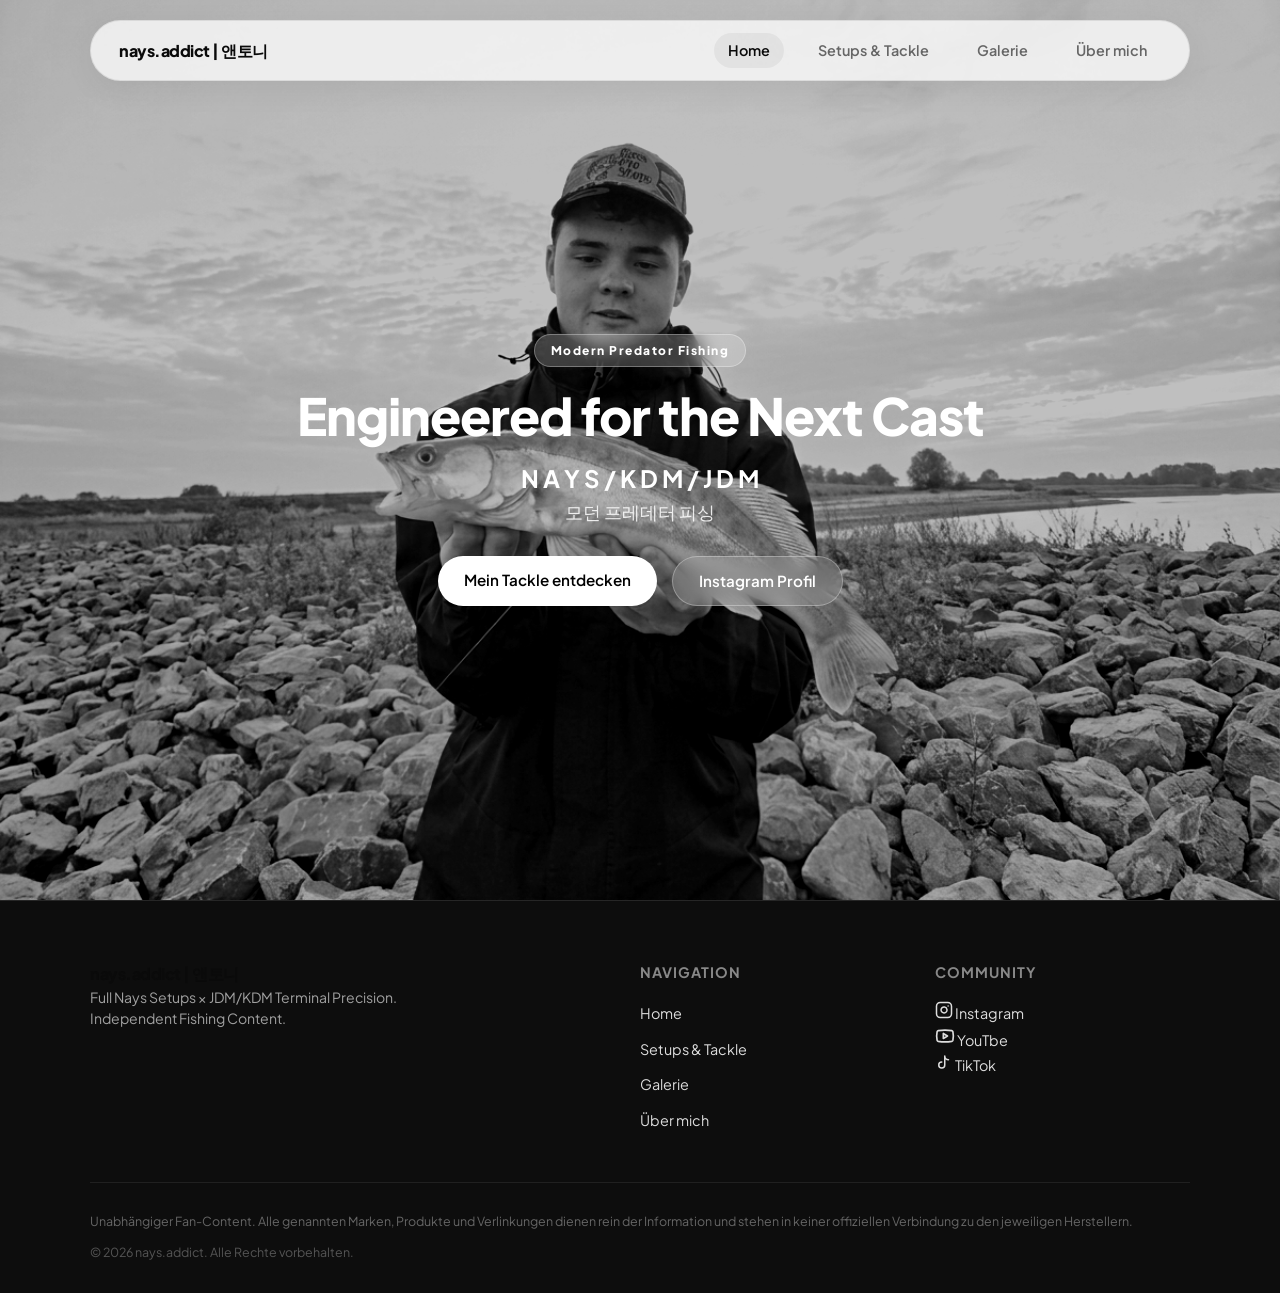
==== index.html @ 30dd3d30 "menü brandname" ====
<!DOCTYPE html>
<html lang="de">
<head>
  <meta charset="UTF-8">
  <meta name="viewport" content="width=device-width, initial-scale=1.0">
  <title>Your Name | Angling & Content</title>
  <link rel="stylesheet" href="style.css">
  <!-- Moderne, cleare Schriftart -->
  <link rel="preconnect" href="https://fonts.googleapis.com">
  <link rel="preconnect" href="https://fonts.gstatic.com" crossorigin>
  <link href="https://fonts.googleapis.com/css2?family=Plus+Jakarta+Sans:wght@300;400;600;800&display=swap" rel="stylesheet">
</head>
<body>

  <!-- Schwimmendes Glassmorphism-Menü -->
  <nav class="glass-nav">
    <a href="index.html" class="nav-brand">nays.addict | 앤토니</a>
    <div class="nav-links">
      <a href="index.html" class="active">Home</a>
      <a href="tackle.html">Setups & Tackle</a>
      <a href="gallery.html">Galerie</a>
      <a href="about.html">Über mich</a>
    </div>
  </nav>

  <!-- Hero-Section mit großem Schwarz-Weiß-Zanderfoto -->
  <header class="hero">
    <div class="hero-bg">
      <img src="zander1.png" alt="Zander Fangbild Schwarz Weiß">
    </div>
    <div class="hero-content">
      <span class="badge">Modern Predator Fishing</span>
      <h1>Engineered for the Next Cast</h1>
      <h2>N A Y S / K D M / J D M</h2>
      <p>모던 프레데터 피싱</p>
      <div class="hero-buttons">
        <a href="tackle.html" class="btn btn-primary">Mein Tackle entdecken</a>
        <a href="https://instagram.com/nays.addict" target="_blank" class="btn btn-glass">Instagram Profil</a>
      </div>
    </div>
  </header>

  <!-- Kurze Vorschau-Sektion
  <main class="container">
    <section class="intro-grid">
      <div class="card glass-card">
        <h3>100% Unabhängig</h3>
        <p>Alle gezeigten Ruten, Rollen und Köder fische ich aus absoluter Überzeugung am Wasser.</p>
      </div>
      <div class="card glass-card">
        <h3>JDM, KDM & Modern Brands</h3>
        <p>Fokus auf Finesse-Techniken, hochwertige Japan/Korea-Importe und innovative Bait-Hersteller.</p>
      </div>
    </section>
  </main>
 -->

 <footer class="site-footer">
  <div class="footer-container">
    
    <!-- Spalte 1: Brand & Info -->
    <div class="footer-brand">
      <a href="index.html" class="nav-brand">nays.addict | <span>앤토니</span></a>
      <p class="footer-tagline">Full Nays Setups × JDM/KDM Terminal Precision. Independent Fishing Content.</p>
    </div>

    <!-- Spalte 2: Navigation -->
    <div class="footer-links">
      <h4>Navigation</h4>
      <ul>
        <li><a href="index.html">Home</a></li>
        <li><a href="tackle.html">Setups & Tackle</a></li>
        <li><a href="gallery.html">Galerie</a></li>
        <li><a href="about.html">Über mich</a></li>
      </ul>
    </div>

    <!-- Spalte 3: Socials -->
    <div class="footer-social">
      <h4>Community</h4>
      <a href="https://instagram.com/nays.addict" target="_blank" rel="noopener noreferrer" class="social-link">
        <!-- Instagram SVG Icon -->
        <svg xmlns="http://www.w3.org/2000/svg" width="18" height="18" viewBox="0 0 24 24" fill="none" stroke="currentColor" stroke-width="2" stroke-linecap="round" stroke-linejoin="round">
          <rect width="20" height="20" x="2" y="2" rx="5" ry="5"/>
          <path d="M16 11.37A4 4 0 1 1 12.63 8 4 4 0 0 1 16 11.37z"/>
          <line x1="17.5" x2="17.51" y1="6.5" y2="6.5"/>
        </svg>
        <span>Instagram</span>
      </a><br>

      <a href="https://www.youtube.com/@nays.addict" target="_blank" rel="noopener noreferrer" class="social-link youtube-btn">
        <!-- YouTube SVG Icon -->
        <svg xmlns="http://www.w3.org/2000/svg" width="20" height="20" viewBox="0 0 24 24" fill="none" stroke="currentColor" stroke-width="2" stroke-linecap="round" stroke-linejoin="round">
          <path d="M2.5 17a24.12 24.12 0 0 1 0-10 2 2 0 0 1 1.4-1.4 49.56 49.56 0 0 1 16.2 0A2 2 0 0 1 21.5 7a24.12 24.12 0 0 1 0 10 2 2 0 0 1-1.4 1.4 49.56 49.56 0 0 1-16.2 0A2 2 0 0 1 2.5 17"/>
          <polygon points="10 15 15 12 10 9 10 15"/>
        </svg>
        <span>YouTbe</span>
      </a><br>

      <!-- TikTok SVG Icon -->
      <a href="https://tiktok.com" target="_blank" rel="noopener noreferrer" class="social-link tiktok-btn">
        <!-- TikTok SVG Icon -->
        <svg xmlns="http://www.w3.org/2000/svg" width="18" height="18" viewBox="0 0 24 24" fill="none" stroke="currentColor" stroke-width="2" stroke-linecap="round" stroke-linejoin="round">
          <path d="M9 12a4 4 0 1 0 4 4V4a5 5 0 0 0 5 5"/>
        </svg>
        <span>TikTok</span>
      </a>

    </div>
  </div>

  <!-- Rechtlicher Disclaimer & Copyright -->
  <div class="footer-bottom">
    <p class="disclaimer">
      Unabhängiger Fan-Content. Alle genannten Marken, Produkte und Verlinkungen dienen rein der Information und stehen in keiner offiziellen Verbindung zu den jeweiligen Herstellern.
    </p>
    <div class="copyright">
      &copy; 2026 nays.addict. Alle Rechte vorbehalten.
    </div>
  </div>
</footer>
</body>
</html>
---- style.css ----
:root {
  --bg-color: #ffffff;
  --text-main: #0a0a0a;
  --text-muted: #666666;
  --border-light: rgba(0, 0, 0, 0.08);
  --glass-bg: rgba(255, 255, 255, 0.65);
  --glass-border: rgba(255, 255, 255, 0.8);
  --glass-shadow: 0 8px 32px 0 rgba(0, 0, 0, 0.06);
}

* {
  margin: 0;
  padding: 0;
  box-sizing: border-box;
}

body {
  font-family: 'Plus Jakarta Sans', sans-serif;
  background-color: var(--bg-color);
  color: var(--text-main);
  line-height: 1.6;
}

/* FLOATING GLASS MENU */
.glass-nav {
  position: fixed;
  top: 20px;
  left: 50%;
  transform: translateX(-50%);
  width: 90%;
  max-width: 1100px;
  z-index: 1000;
  
  /* Leicht eingefärbter, milchiger Glass-Hintergrund */
  background: rgba(255, 255, 255, 0.75);
  backdrop-filter: blur(1px);
  -webkit-backdrop-filter: blur(1px);
  
  /* Subtiler Rand & feiner Schatten für Kontrast auf Weiß */
  border: 1px solid rgba(0, 0, 0, 0.08);
  box-shadow: 0 8px 32px rgba(0, 0, 0, 0.06);
  border-radius: 40px;
  padding: 12px 28px;
  
  display: flex;
  justify-content: space-between;
  align-items: center;
}

.nav-brand {
  font-weight: 800;
  letter-spacing: -0.5px;
  text-decoration: none;
  color: var(--text-main);
}

.nav-links {
  display: flex;
  gap: 20px;
}

.nav-links a {
  text-decoration: none;
  color: var(--text-muted);
  font-size: 0.9rem;
  font-weight: 600;
  transition: all 0.2s ease;
  padding: 6px 14px;
  border-radius: 20px;
}

.nav-links a:hover,
.nav-links a.active {
  color: var(--text-main);
  background: rgba(0, 0, 0, 0.05);
}

/* HERO SECTION */
.hero {
  position: relative;
  height: 100vh; /* Volle Bildschirmhöhe */
  min-height: 750px;
  display: flex;
  align-items: center;
  justify-content: center;
  text-align: center;
  padding: 80px 20px 40px; /* Platz für das Menü oben */
  overflow: hidden;
}
.hero-bg {
  position: absolute;
  top: 0;
  left: 0;
  width: 100%;
  height: 100%;
  z-index: -1;
}

/* HINTERGRUNDBILD */
.hero-bg img {
  width: 100%;
  height: 100%;
  object-fit: cover;
  object-position: center 45%; /* Balanciert Mütze und Zanderschwanz perfekt aus */
  filter: grayscale(100%) contrast(1.1) brightness(0.75);
}
.hero-content {
  max-width: 700px;
  color: #ffffff; /* Text über dem S/W Foto in Weiß für perfekten Kontrast */
  z-index: 1;
}

.badge {
  display: inline-block;
  font-size: 0.75rem;
  font-weight: 800;
  letter-spacing: 1.5px;
  background: rgba(255, 255, 255, 0.2);
  backdrop-filter: blur(10px);
  padding: 6px 16px;
  border-radius: 30px;
  margin-bottom: 20px;
  border: 1px solid rgba(255, 255, 255, 0.3);
}

.hero h1 {
  font-size: 3.2rem;
  font-weight: 800;
  line-height: 1.1;
  margin-bottom: 16px;
  letter-spacing: -1px;
}

.hero p {
  font-size: 1.1rem;
  color: rgba(255, 255, 255, 0.85);
  margin-bottom: 30px;
}

/* BUTTONS */
.hero-buttons {
  display: flex;
  gap: 15px;
  justify-content: center;
}

.btn {
  padding: 12px 26px;
  border-radius: 30px;
  text-decoration: none;
  font-weight: 600;
  font-size: 0.95rem;
  transition: transform 0.2s ease, box-shadow 0.2s ease;
}

.btn:hover {
  transform: translateY(-2px);
}

.btn-primary {
  background-color: #ffffff;
  color: #000000;
}

.btn-glass {
  background: rgba(255, 255, 255, 0.15);
  color: #ffffff;
  backdrop-filter: blur(10px);
  border: 1px solid rgba(255, 255, 255, 0.3);
}

/* CONTENT CONTAINER */
.container {
  max-width: 1000px;
  margin: 80px auto;
  padding: 0 20px;
}

.intro-grid {
  display: grid;
  grid-template-columns: repeat(auto-fit, minmax(280px, 1fr));
  gap: 20px;
}

.glass-card {
  background: #ffffff;
  border: 1px solid var(--border-light);
  padding: 30px;
  border-radius: 20px;
  box-shadow: 0 10px 30px rgba(0, 0, 0, 0.03);
}

.glass-card h3 {
  font-size: 1.2rem;
  margin-bottom: 10px;
}

.glass-card p {
  color: var(--text-muted);
  font-size: 0.95rem;
}


/* FOOTER STYLES */
.site-footer {
  background-color: #0d0d0d;
  color: #ffffff;
  padding: 60px 20px 30px;
  border-top: 1px solid rgba(255, 255, 255, 0.1);
  font-family: inherit;
}

.footer-container {
  max-width: 1100px;
  margin: 0 auto;
  display: grid;
  grid-template-columns: 2fr 1fr 1fr;
  gap: 40px;
  padding-bottom: 40px;
  border-bottom: 1px solid rgba(255, 255, 255, 0.08);
}

/* Brand Section */
.footer-logo {
  font-size: 1.25rem;
  font-weight: 700;
  color: #ffffff;
  text-decoration: none;
  display: inline-block;
  margin-bottom: 12px;
}

.footer-logo span {
  font-weight: 400;
  opacity: 0.6;
  font-size: 0.95rem;
  margin-left: 4px;
}

.footer-tagline {
  color: #a0a0a0;
  font-size: 0.88rem;
  line-height: 1.5;
  max-width: 360px;
}

/* Links & Headings */
.footer-links h4,
.footer-social h4 {
  font-size: 0.9rem;
  text-transform: uppercase;
  letter-spacing: 1px;
  margin-bottom: 16px;
  color: #888888;
}

.footer-links ul {
  list-style: none;
  padding: 0;
  margin: 0;
}

.footer-links li {
  margin-bottom: 10px;
}

.footer-links a,
.social-link {
  color: #dddddd;
  text-decoration: none;
  font-size: 0.9rem;
  transition: color 0.2s ease;
}

.footer-links a:hover,
.social-link:hover {
  color: #ffffff;
}

/* Bottom Bar */
.footer-bottom {
  max-width: 1100px;
  margin: 30px auto 0;
  display: flex;
  flex-direction: column;
  gap: 12px;
  font-size: 0.78rem;
  color: #666666;
}

.disclaimer {
  line-height: 1.4;
  margin: 0;
}

.copyright {
  opacity: 0.8;
}

/* Responsive für Smartphones */
@media (max-width: 768px) {
  .footer-container {
    grid-template-columns: 1fr;
    gap: 30px;
  }
}

















/* TACKLE PAGE STYLES (CLEAN / WITHOUT IMAGE) */
.page-header {
  padding: 140px 20px 40px;
  text-align: center;
  background-color: #fcfcfc56; /* Helles Grau für den modernen Look */
}

.page-header .badge {
  display: inline-block;
  font-size: 0.75rem;
  font-weight: 700;
  letter-spacing: 1.5px;
  text-transform: uppercase;
  background: #ffffff;
  color: #111111;
  padding: 6px 16px;
  border-radius: 20px;
  border: 1px solid #e0e0e0;
  margin-bottom: 15px;
}

.page-header h1 {
  font-size: 2.5rem;
  font-weight: 800;
  margin: 10px 0;
  color: #111111;
}

.page-header p {
  color: #666666;
  font-size: 1rem;
}

/* FILTER */
.filter-section {
  display: flex;
  justify-content: center;
  padding-bottom: 30px;
  background: #ffffff;
}

.filter-container {
  display: flex;
  gap: 10px;
  flex-wrap: wrap;
}

.filter-btn {
  padding: 8px 18px;
  border-radius: 30px;
  border: 1px solid #e0e0e0;
  background: #ffffff;
  font-weight: 500;
  cursor: pointer;
  transition: all 0.2s ease;
}

.filter-btn.active,
.filter-btn:hover {
  background: #111111;
  color: #ffffff;
  border-color: #111111;
}

/* GRID */
.tackle-grid-container {
  max-width: 1200px;
  margin: 0 auto;
  padding: 0 20px 80px;
}

.tackle-grid {
  display: grid;
  grid-template-columns: repeat(auto-fit, minmax(320px, 1fr));
  gap: 30px;
}

/* CARDS */
.tackle-card {
  background: #ffffff;
  border-radius: 16px;
  border: 1px solid #eaeaea;
  overflow: hidden;
  box-shadow: 0 4px 20px rgba(0,0,0,0.03);
  transition: transform 0.3s ease, box-shadow 0.3s ease;
  position: relative;
}

.tackle-card:hover {
  transform: translateY(-5px);
  box-shadow: 0 12px 30px rgba(0,0,0,0.08);
}

.card-badge {
  position: absolute;
  top: 15px;
  left: 15px;
  background: rgba(17, 17, 17, 0.85);
  color: #ffffff;
  font-size: 0.75rem;
  font-weight: 600;
  padding: 4px 12px;
  border-radius: 20px;
  backdrop-filter: blur(4px);
  z-index: 2;
}

.card-image {
  height: 220px;
  background: #f5f5f7;
  overflow: hidden;
}

.card-image img {
  width: 100%;
  height: 100%;
  object-fit: cover;
}

.card-content {
  padding: 24px;
}

.card-content h3 {
  font-size: 1.2rem;
  margin-bottom: 12px;
  color: #111111;
}

.specs-list {
  list-style: none;
  padding: 0;
  margin: 0 0 16px;
  font-size: 0.88rem;
  color: #444444;
}

.specs-list li {
  margin-bottom: 6px;
}

.card-desc {
  font-size: 0.9rem;
  color: #666666;
  line-height: 1.5;
  margin-bottom: 16px;
}

.tag {
  display: inline-block;
  font-size: 0.75rem;
  background: #f0f0f2;
  color: #555555;
  padding: 4px 10px;
  border-radius: 6px;
  font-weight: 500;
}

.tackle-card {
  /* ... deine bisherigen Styles ... */
  animation: fadeIn 0.3s ease-in-out;
}

@keyframes fadeIn {
  from {
    opacity: 0;
    transform: translateY(10px);
  }
  to {
    opacity: 1;
    transform: translateY(0);
  }
}














/* GALLERY STYLES */
.gallery-container {
  max-width: 1200px;
  margin: 0 auto;
  padding: 0 20px 80px;
}

.gallery-grid {
  display: grid;
  grid-template-columns: repeat(auto-fill, minmax(280px, 1fr));
  gap: 20px;
}

.gallery-item {
  position: relative;
  border-radius: 16px;
  overflow: hidden;
  background: #f0f0f2;
  aspect-ratio: 4 / 5; /* Modernes Hochformat-Layout */
  cursor: pointer;
}

.gallery-item img {
  width: 100%;
  height: 100%;
  object-fit: cover;
  transition: transform 0.4s ease;
}

/* OVERLAY EFFEKT */
.gallery-overlay {
  position: absolute;
  inset: 0;
  background: linear-gradient(to top, rgba(0, 0, 0, 0.8), transparent 60%);
  display: flex;
  flex-direction: column;
  justify-content: flex-end;
  padding: 20px;
  opacity: 0;
  transition: opacity 0.3s ease;
}

.gallery-item:hover img {
  transform: scale(1.05); /* Sanfter Zoom beim Hover */
}

.gallery-item:hover .gallery-overlay {
  opacity: 1; /* Blendet Text beim Hovern ein */
}

.gallery-tag {
  align-self: flex-start;
  font-size: 0.7rem;
  font-weight: 600;
  text-transform: uppercase;
  background: rgba(255, 255, 255, 0.2);
  backdrop-filter: blur(4px);
  color: #ffffff;
  padding: 4px 10px;
  border-radius: 12px;
  margin-bottom: 8px;
}

.gallery-overlay h3 {
  color: #ffffff;
  font-size: 1.1rem;
  font-weight: 700;
  margin: 0;
}















/* ABOUT PAGE STYLES */
.about-container {
  max-width: 1000px;
  margin: 0 auto;
  padding: 0 20px 80px;
}

/* HERO GRID */
.about-hero {
  display: grid;
  grid-template-columns: 1fr 1.3fr;
  gap: 40px;
  align-items: center;
  margin-bottom: 50px;
}

.about-image-wrapper {
  border-radius: 20px;
  overflow: hidden;
  box-shadow: 0 10px 30px rgba(0, 0, 0, 0.08);
  aspect-ratio: 4 / 5;
}

.about-image-wrapper img {
  width: 100%;
  height: 100%;
  object-fit: cover;
}

.about-intro h2 {
  font-size: 2rem;
  font-weight: 800;
  margin-bottom: 15px;
  color: #111111;
}

.lead-text {
  font-size: 1.1rem;
  line-height: 1.6;
  color: #333333;
  margin-bottom: 15px;
}

/* BENTO STATS GRID */
.stats-section {
  margin-bottom: 50px;
}

.stats-grid {
  display: grid;
  grid-template-columns: repeat(auto-fit, minmax(200px, 1fr));
  gap: 15px;
}

.stat-card {
  background: #ffffff;
  border: 1px solid #e5e5e7;
  padding: 24px;
  border-radius: 16px;
  text-align: center;
  box-shadow: 0 4px 12px rgba(0, 0, 0, 0.03);
  transition: transform 0.2s ease;
}

.stat-card:hover {
  transform: translateY(-3px);
}

.stat-label {
  font-size: 0.75rem;
  font-weight: 700;
  text-transform: uppercase;
  color: #888888;
  letter-spacing: 1px;
  display: block;
  margin-bottom: 8px;
}

.stat-card h3 {
  font-size: 1.1rem;
  font-weight: 700;
  color: #111111;
  margin: 0;
}

/* CONTENT SECTIONS */
.about-section {
  background: #f5f5f7;
  padding: 35px;
  border-radius: 20px;
  margin-bottom: 30px;
}

.about-section h3 {
  font-size: 1.4rem;
  font-weight: 800;
  color: #111111;
  margin-bottom: 12px;
}

.about-section p {
  color: #555555;
  line-height: 1.7;
}

/* MOBILE RESPONSIVE */
@media (max-width: 768px) {
  .about-hero {
    grid-template-columns: 1fr;
    gap: 25px;
  }
}
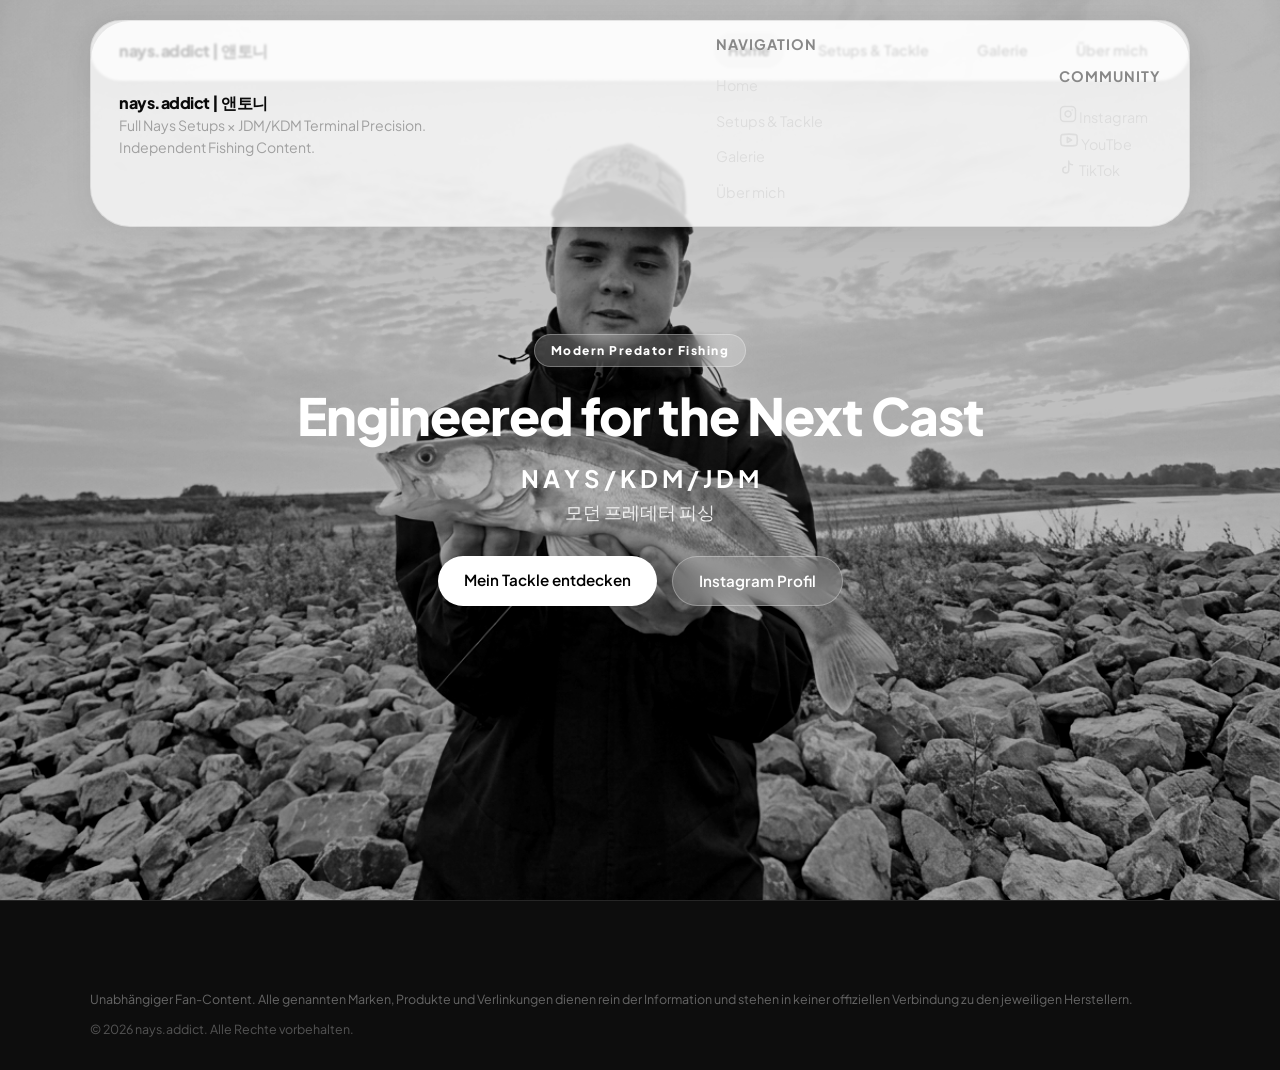
==== commit 17cfca03: "menü brandname" ====
--- a/index.html
+++ b/index.html
@@ -56,7 +56,7 @@
  -->
 
  <footer class="site-footer">
-  <div class="footer-container">
+  <div class="glass-nav">
     
     <!-- Spalte 1: Brand & Info -->
     <div class="footer-brand">
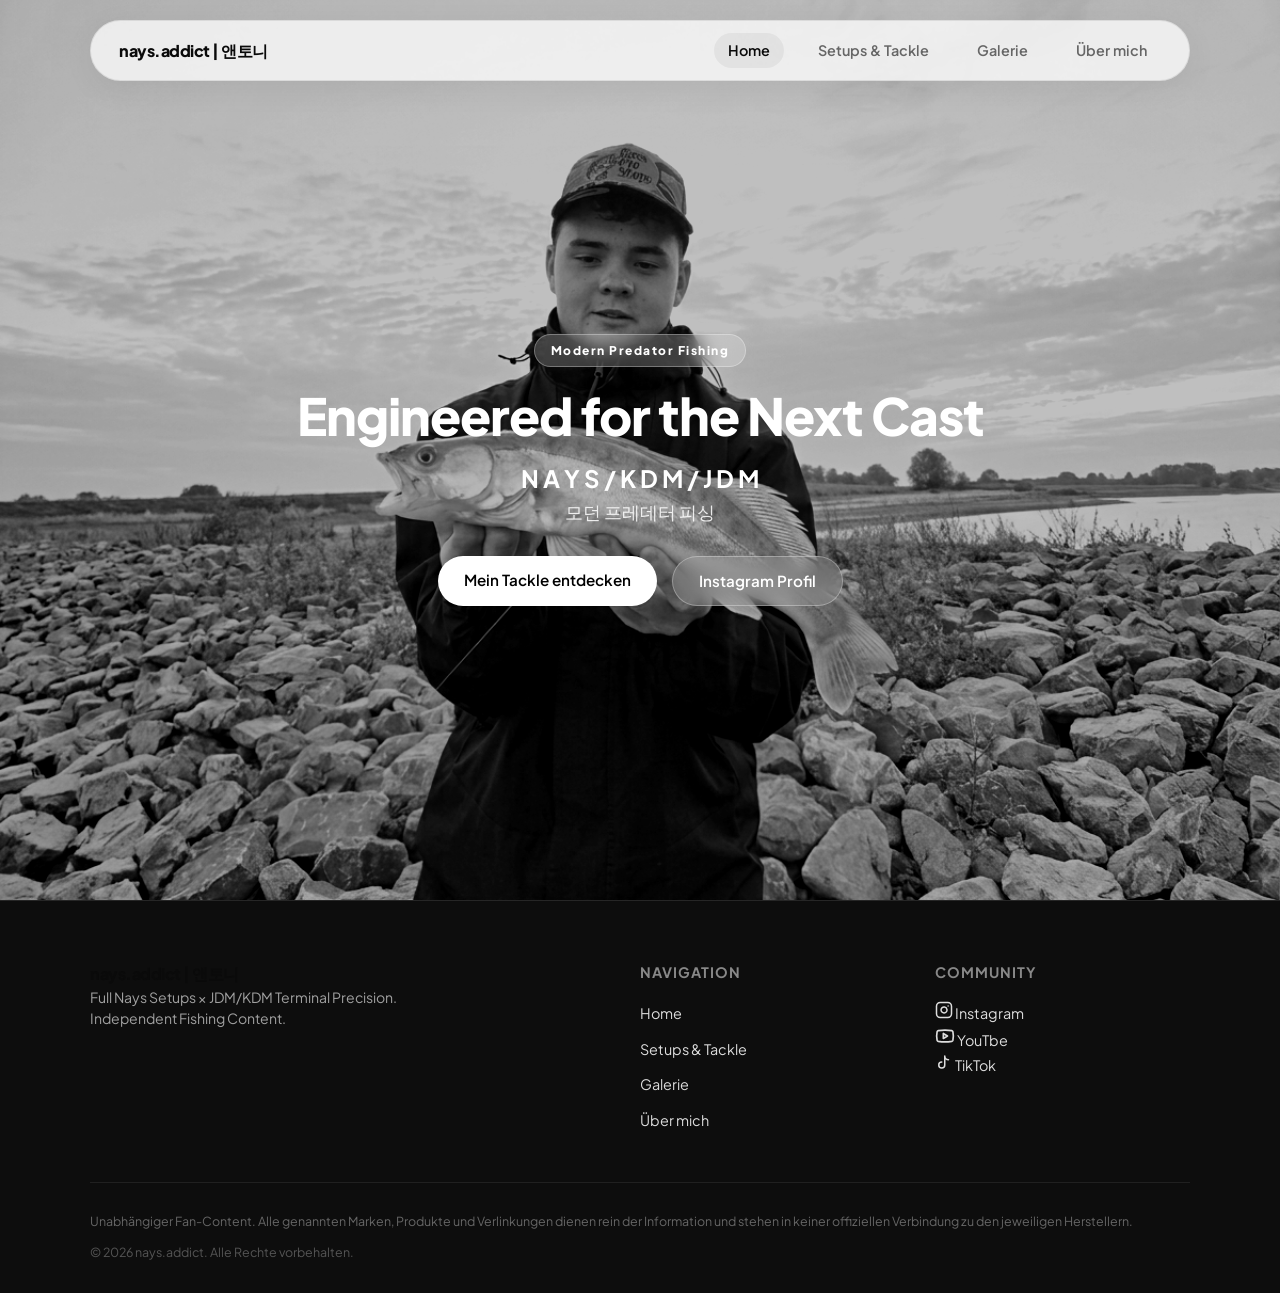
==== commit 6b9cb967: "menüleiste" ====
--- a/index.html
+++ b/index.html
@@ -56,7 +56,7 @@
  -->
 
  <footer class="site-footer">
-  <div class="glass-nav">
+  <div class="footer-container">
     
     <!-- Spalte 1: Brand & Info -->
     <div class="footer-brand">
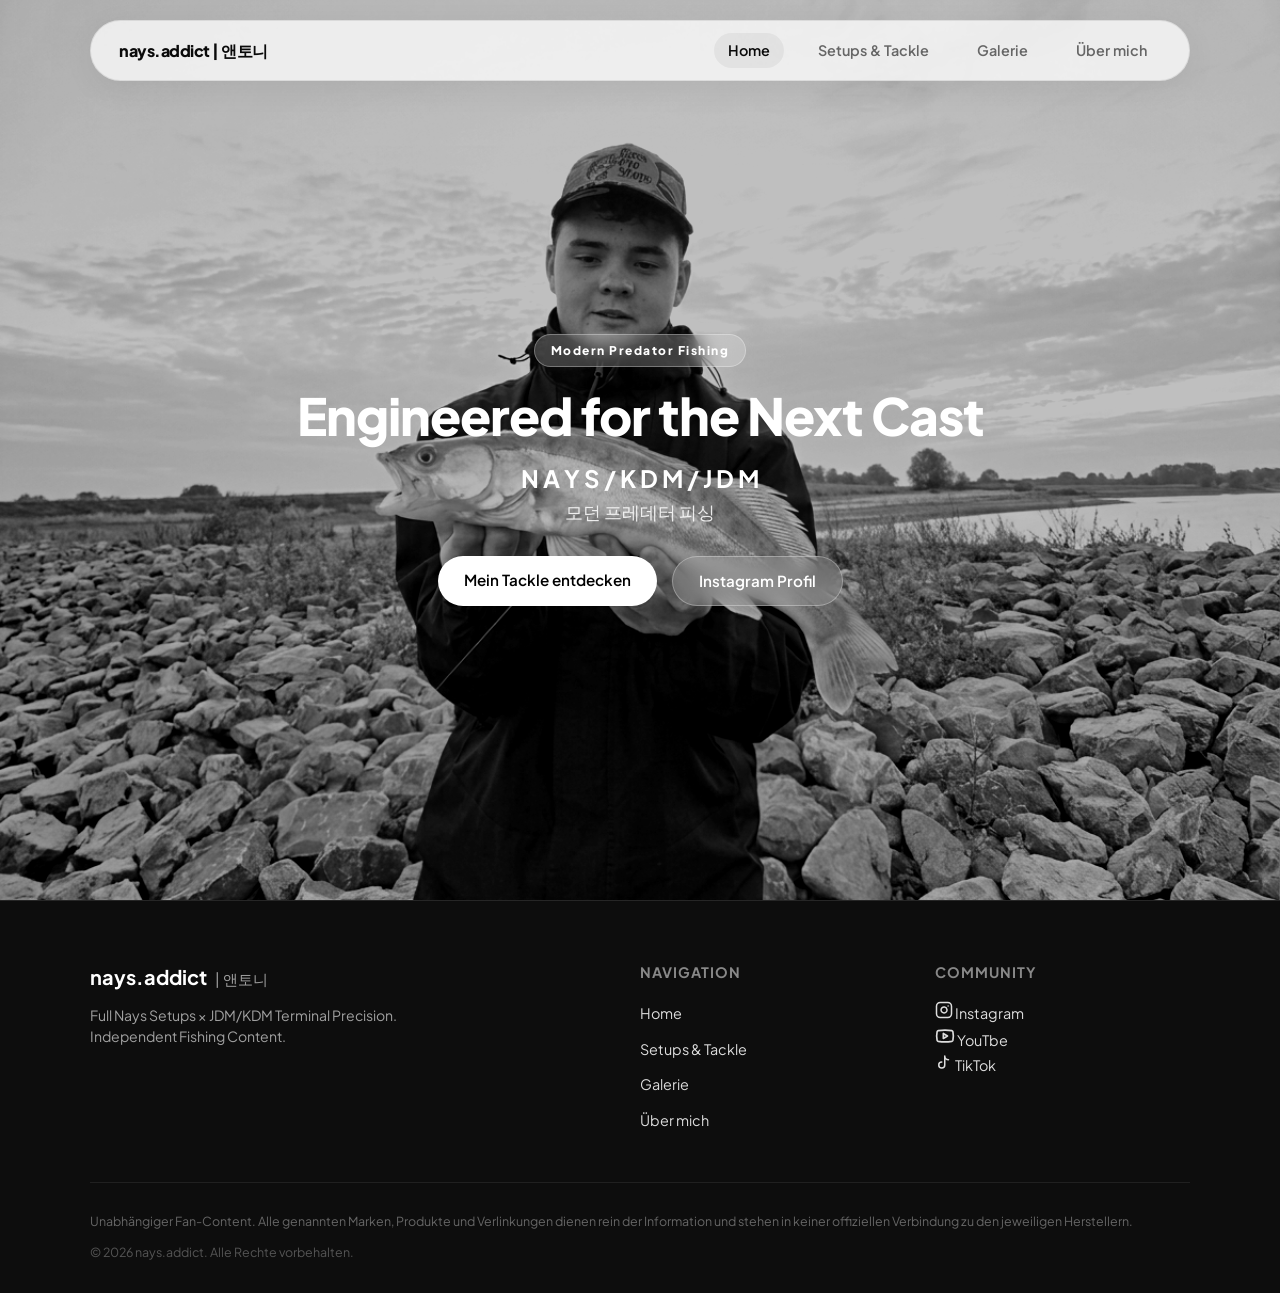
==== commit 16dc305c: "menü" ====
--- a/index.html
+++ b/index.html
@@ -60,7 +60,7 @@
     
     <!-- Spalte 1: Brand & Info -->
     <div class="footer-brand">
-      <a href="index.html" class="nav-brand">nays.addict | <span>앤토니</span></a>
+      <a href="index.html" class="footer-logo">nays.addict <span>| 앤토니</span></a>
       <p class="footer-tagline">Full Nays Setups × JDM/KDM Terminal Precision. Independent Fishing Content.</p>
     </div>
 
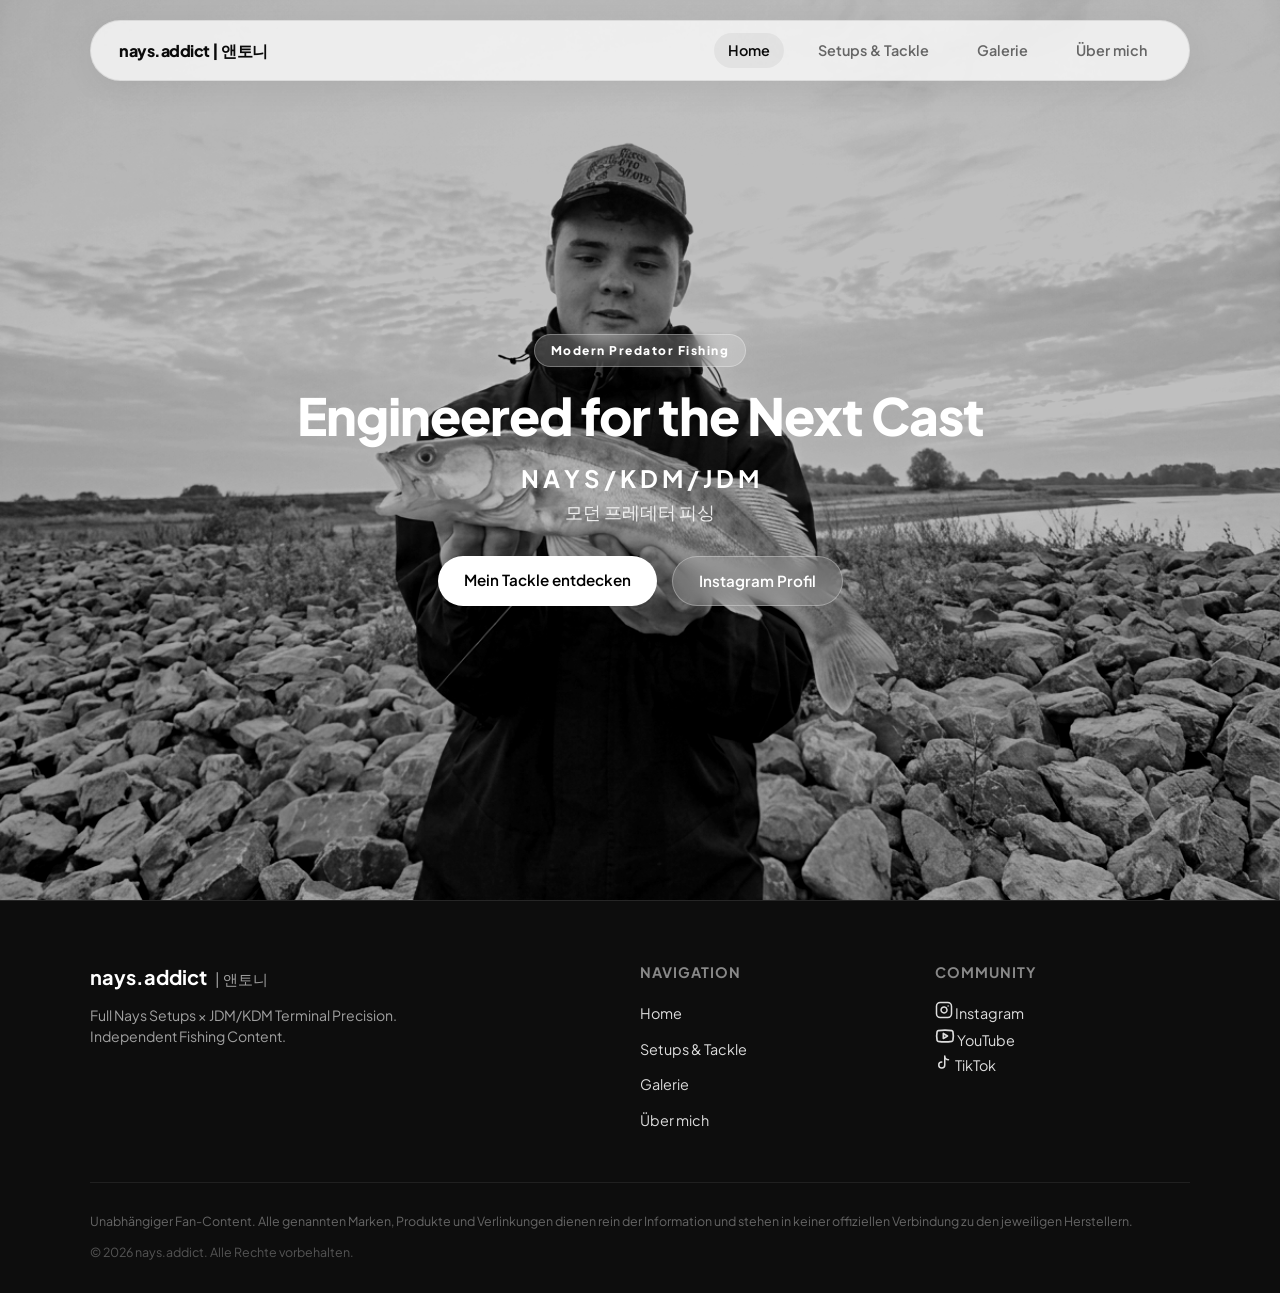
==== commit ca066c6d: "überarbeitung" ====
--- a/index.html
+++ b/index.html
@@ -3,7 +3,7 @@
 <head>
   <meta charset="UTF-8">
   <meta name="viewport" content="width=device-width, initial-scale=1.0">
-  <title>Your Name | Angling & Content</title>
+  <title>nays.addict | Angling & Content</title>
   <link rel="stylesheet" href="style.css">
   <!-- Moderne, cleare Schriftart -->
   <link rel="preconnect" href="https://fonts.googleapis.com">
@@ -12,10 +12,17 @@
 </head>
 <body>
 
-  <!-- Schwimmendes Glassmorphism-Menü -->
+  <!-- Schwimmendes Glassmorphism-Menü mit Mobile-Burger-Toggle -->
   <nav class="glass-nav">
-    <a href="index.html" class="nav-brand">nays.addict | 앤토니</a>
-    <div class="nav-links">
+    <a href="index.html" class="nav-brand">nays.addict | <span>앤토니</span></a>
+    
+    <button class="mobile-toggle" aria-label="Menü öffnen" id="menuToggle">
+      <span></span>
+      <span></span>
+      <span></span>
+    </button>
+
+    <div class="nav-links" id="navLinks">
       <a href="index.html" class="active">Home</a>
       <a href="tackle.html">Setups & Tackle</a>
       <a href="gallery.html">Galerie</a>
@@ -40,84 +47,75 @@
     </div>
   </header>
 
-  <!-- Kurze Vorschau-Sektion
-  <main class="container">
-    <section class="intro-grid">
-      <div class="card glass-card">
-        <h3>100% Unabhängig</h3>
-        <p>Alle gezeigten Ruten, Rollen und Köder fische ich aus absoluter Überzeugung am Wasser.</p>
+  <footer class="site-footer">
+    <div class="footer-container">
+      
+      <!-- Spalte 1: Brand & Info -->
+      <div class="footer-brand">
+        <a href="index.html" class="footer-logo">nays.addict <span>| 앤토니</span></a>
+        <p class="footer-tagline">Full Nays Setups × JDM/KDM Terminal Precision. Independent Fishing Content.</p>
       </div>
-      <div class="card glass-card">
-        <h3>JDM, KDM & Modern Brands</h3>
-        <p>Fokus auf Finesse-Techniken, hochwertige Japan/Korea-Importe und innovative Bait-Hersteller.</p>
+
+      <!-- Spalte 2: Navigation -->
+      <div class="footer-links">
+        <h4>Navigation</h4>
+        <ul>
+          <li><a href="index.html">Home</a></li>
+          <li><a href="tackle.html">Setups & Tackle</a></li>
+          <li><a href="gallery.html">Galerie</a></li>
+          <li><a href="about.html">Über mich</a></li>
+        </ul>
       </div>
-    </section>
-  </main>
- -->
 
- <footer class="site-footer">
-  <div class="footer-container">
-    
-    <!-- Spalte 1: Brand & Info -->
-    <div class="footer-brand">
-      <a href="index.html" class="footer-logo">nays.addict <span>| 앤토니</span></a>
-      <p class="footer-tagline">Full Nays Setups × JDM/KDM Terminal Precision. Independent Fishing Content.</p>
+      <!-- Spalte 3: Socials -->
+      <div class="footer-social">
+        <h4>Community</h4>
+        <a href="https://instagram.com/nays.addict" target="_blank" rel="noopener noreferrer" class="social-link">
+          <svg xmlns="http://www.w3.org/2000/svg" width="18" height="18" viewBox="0 0 24 24" fill="none" stroke="currentColor" stroke-width="2" stroke-linecap="round" stroke-linejoin="round">
+            <rect width="20" height="20" x="2" y="2" rx="5" ry="5"/>
+            <path d="M16 11.37A4 4 0 1 1 12.63 8 4 4 0 0 1 16 11.37z"/>
+            <line x1="17.5" x2="17.51" y1="6.5" y2="6.5"/>
+          </svg>
+          <span>Instagram</span>
+        </a><br>
+
+        <a href="https://www.youtube.com/@nays.addict" target="_blank" rel="noopener noreferrer" class="social-link youtube-btn">
+          <svg xmlns="http://www.w3.org/2000/svg" width="20" height="20" viewBox="0 0 24 24" fill="none" stroke="currentColor" stroke-width="2" stroke-linecap="round" stroke-linejoin="round">
+            <path d="M2.5 17a24.12 24.12 0 0 1 0-10 2 2 0 0 1 1.4-1.4 49.56 49.56 0 0 1 16.2 0A2 2 0 0 1 21.5 7a24.12 24.12 0 0 1 0 10 2 2 0 0 1-1.4 1.4 49.56 49.56 0 0 1-16.2 0A2 2 0 0 1 2.5 17"/>
+            <polygon points="10 15 15 12 10 9 10 15"/>
+          </svg>
+          <span>YouTube</span>
+        </a><br>
+
+        <a href="https://tiktok.com" target="_blank" rel="noopener noreferrer" class="social-link tiktok-btn">
+          <svg xmlns="http://www.w3.org/2000/svg" width="18" height="18" viewBox="0 0 24 24" fill="none" stroke="currentColor" stroke-width="2" stroke-linecap="round" stroke-linejoin="round">
+            <path d="M9 12a4 4 0 1 0 4 4V4a5 5 0 0 0 5 5"/>
+          </svg>
+          <span>TikTok</span>
+        </a>
+      </div>
+
     </div>
 
-    <!-- Spalte 2: Navigation -->
-    <div class="footer-links">
-      <h4>Navigation</h4>
-      <ul>
-        <li><a href="index.html">Home</a></li>
-        <li><a href="tackle.html">Setups & Tackle</a></li>
-        <li><a href="gallery.html">Galerie</a></li>
-        <li><a href="about.html">Über mich</a></li>
-      </ul>
+    <!-- Rechtlicher Disclaimer & Copyright -->
+    <div class="footer-bottom">
+      <p class="disclaimer">
+        Unabhängiger Fan-Content. Alle genannten Marken, Produkte und Verlinkungen dienen rein der Information und stehen in keiner offiziellen Verbindung zu den jeweiligen Herstellern.
+      </p>
+      <div class="copyright">
+        &copy; 2026 nays.addict. Alle Rechte vorbehalten.
+      </div>
     </div>
+  </footer>
 
-    <!-- Spalte 3: Socials -->
-    <div class="footer-social">
-      <h4>Community</h4>
-      <a href="https://instagram.com/nays.addict" target="_blank" rel="noopener noreferrer" class="social-link">
-        <!-- Instagram SVG Icon -->
-        <svg xmlns="http://www.w3.org/2000/svg" width="18" height="18" viewBox="0 0 24 24" fill="none" stroke="currentColor" stroke-width="2" stroke-linecap="round" stroke-linejoin="round">
-          <rect width="20" height="20" x="2" y="2" rx="5" ry="5"/>
-          <path d="M16 11.37A4 4 0 1 1 12.63 8 4 4 0 0 1 16 11.37z"/>
-          <line x1="17.5" x2="17.51" y1="6.5" y2="6.5"/>
-        </svg>
-        <span>Instagram</span>
-      </a><br>
+  <script>
+    const menuToggle = document.getElementById('menuToggle');
+    const navLinks = document.getElementById('navLinks');
 
-      <a href="https://www.youtube.com/@nays.addict" target="_blank" rel="noopener noreferrer" class="social-link youtube-btn">
-        <!-- YouTube SVG Icon -->
-        <svg xmlns="http://www.w3.org/2000/svg" width="20" height="20" viewBox="0 0 24 24" fill="none" stroke="currentColor" stroke-width="2" stroke-linecap="round" stroke-linejoin="round">
-          <path d="M2.5 17a24.12 24.12 0 0 1 0-10 2 2 0 0 1 1.4-1.4 49.56 49.56 0 0 1 16.2 0A2 2 0 0 1 21.5 7a24.12 24.12 0 0 1 0 10 2 2 0 0 1-1.4 1.4 49.56 49.56 0 0 1-16.2 0A2 2 0 0 1 2.5 17"/>
-          <polygon points="10 15 15 12 10 9 10 15"/>
-        </svg>
-        <span>YouTbe</span>
-      </a><br>
-
-      <!-- TikTok SVG Icon -->
-      <a href="https://tiktok.com" target="_blank" rel="noopener noreferrer" class="social-link tiktok-btn">
-        <!-- TikTok SVG Icon -->
-        <svg xmlns="http://www.w3.org/2000/svg" width="18" height="18" viewBox="0 0 24 24" fill="none" stroke="currentColor" stroke-width="2" stroke-linecap="round" stroke-linejoin="round">
-          <path d="M9 12a4 4 0 1 0 4 4V4a5 5 0 0 0 5 5"/>
-        </svg>
-        <span>TikTok</span>
-      </a>
-
-    </div>
-  </div>
-
-  <!-- Rechtlicher Disclaimer & Copyright -->
-  <div class="footer-bottom">
-    <p class="disclaimer">
-      Unabhängiger Fan-Content. Alle genannten Marken, Produkte und Verlinkungen dienen rein der Information und stehen in keiner offiziellen Verbindung zu den jeweiligen Herstellern.
-    </p>
-    <div class="copyright">
-      &copy; 2026 nays.addict. Alle Rechte vorbehalten.
-    </div>
-  </div>
-</footer>
+    menuToggle.addEventListener('click', () => {
+      menuToggle.classList.toggle('active');
+      navLinks.classList.toggle('active');
+    });
+  </script>
 </body>
 </html>
--- a/style.css
+++ b/style.css
@@ -1,3 +1,92 @@
+/* ==========================================
+   DESKTOP DEFAULT FOR TOGGLE
+   ========================================== */
+.mobile-toggle {
+  display: none;
+  background: none;
+  border: none;
+  cursor: pointer;
+  flex-direction: column;
+  gap: 5px;
+  padding: 5px;
+  z-index: 1001;
+}
+
+.mobile-toggle span {
+  display: block;
+  width: 22px;
+  height: 2px;
+  background-color: #111111;
+  border-radius: 2px;
+  transition: all 0.3s ease;
+}
+
+/* ==========================================
+   MOBILE BURGER MENU & RESPONSIVE STYLES
+   ========================================== */
+@media (max-width: 768px) {
+  .glass-nav {
+    width: 90%;
+    padding: 12px 20px;
+    top: 15px;
+  }
+
+  .mobile-toggle {
+    display: flex;
+  }
+
+  .nav-links {
+    position: fixed;
+    top: 0;
+    right: -100%;
+    width: 100vw;
+    height: 100vh;
+    background: rgba(255, 255, 255, 0.98);
+    backdrop-filter: blur(20px);
+    -webkit-backdrop-filter: blur(20px);
+    display: flex;
+    flex-direction: column;
+    justify-content: center;
+    align-items: center;
+    gap: 25px;
+    transition: right 0.35s cubic-bezier(0.16, 1, 0.3, 1);
+    z-index: 999;
+  }
+
+  .nav-links.active {
+    right: 0;
+  }
+
+  .nav-links a {
+    font-size: 1.4rem;
+    font-weight: 700;
+    color: #111111;
+  }
+
+  .mobile-toggle.active span:nth-child(1) {
+    transform: translateY(7px) rotate(45deg);
+  }
+  .mobile-toggle.active span:nth-child(2) {
+    opacity: 0;
+  }
+  .mobile-toggle.active span:nth-child(3) {
+    transform: translateY(-7px) rotate(-45deg);
+  }
+
+  /* Spalten-Layouts & Abstände auf Mobil */
+  .page-header {
+    padding: 120px 15px 30px;
+  }
+
+  .gallery-grid,
+  .tackle-grid,
+  .stats-grid,
+  .about-hero {
+    grid-template-columns: 1fr !important;
+    gap: 20px;
+  }
+}
+
 :root {
   --bg-color: #ffffff;
   --text-main: #0a0a0a;
@@ -703,4 +792,10 @@
     grid-template-columns: 1fr;
     gap: 25px;
   }
+}
+
+
+img {
+  max-width: 100%;
+  height: auto;
 }
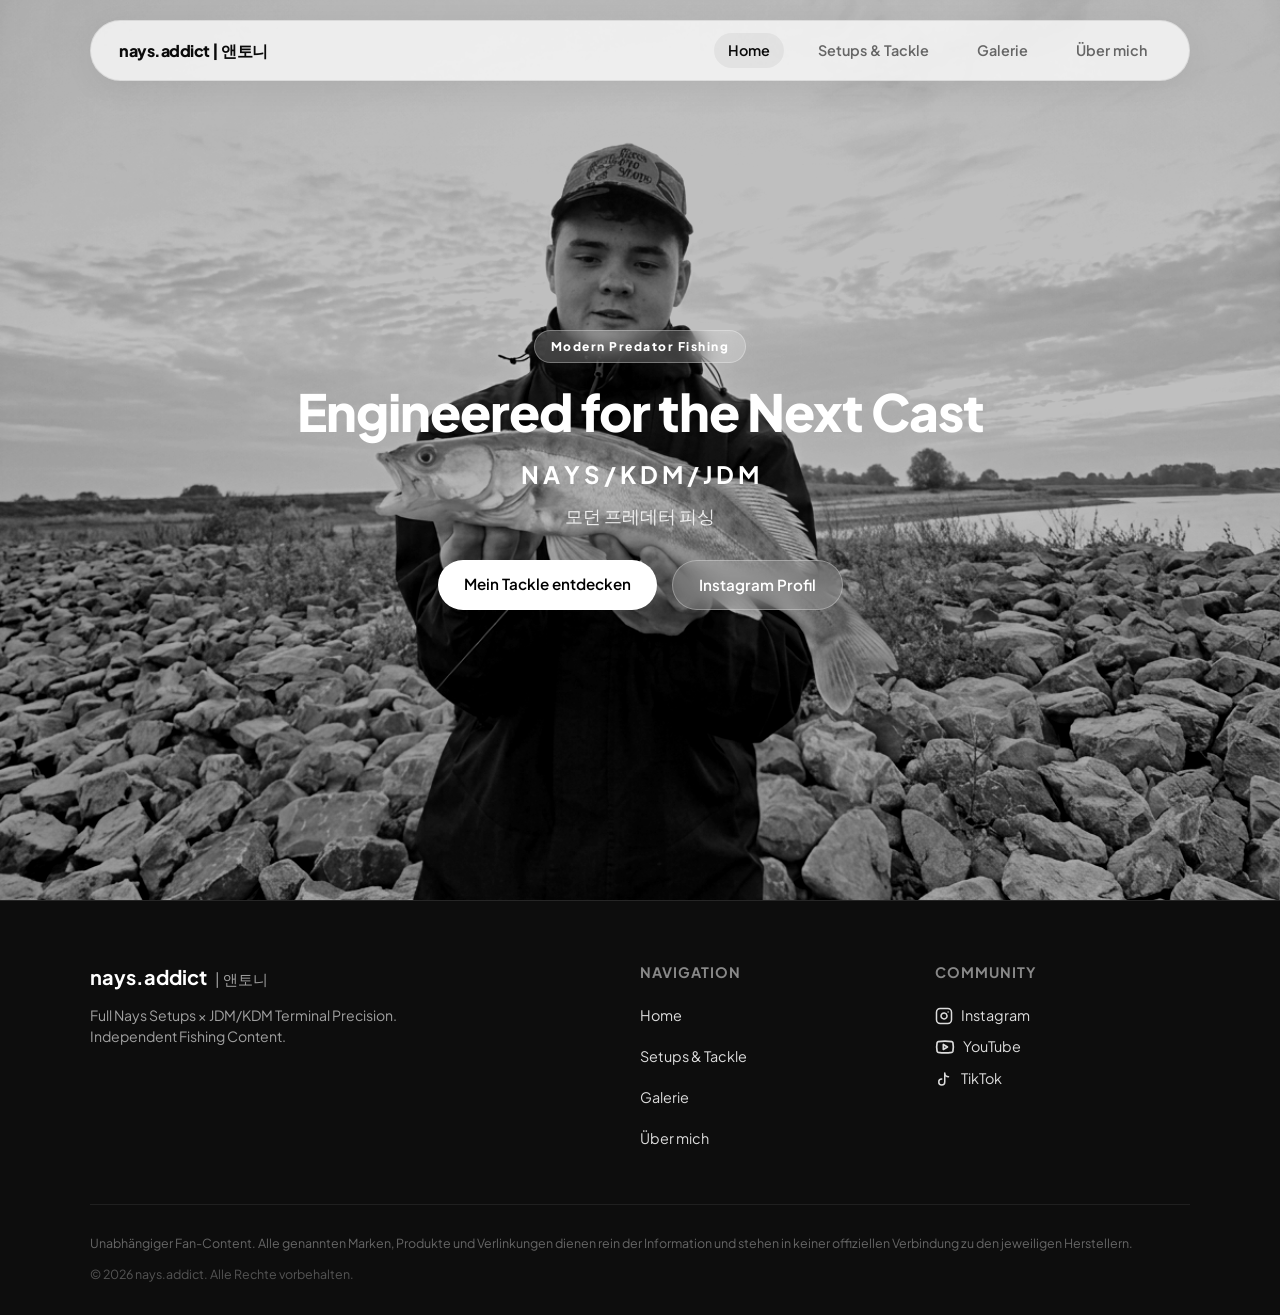
==== commit 0f071054: "update" ====
--- a/index.html
+++ b/index.html
@@ -33,6 +33,7 @@
   <!-- Hero-Section mit großem Schwarz-Weiß-Zanderfoto -->
   <header class="hero">
     <div class="hero-bg">
+      <source media="(max-width: 768px)" srcset="zander_h.jpg">
       <img src="zander1.png" alt="Zander Fangbild Schwarz Weiß">
     </div>
     <div class="hero-content">
--- a/style.css
+++ b/style.css
@@ -1,92 +1,3 @@
-/* ==========================================
-   DESKTOP DEFAULT FOR TOGGLE
-   ========================================== */
-.mobile-toggle {
-  display: none;
-  background: none;
-  border: none;
-  cursor: pointer;
-  flex-direction: column;
-  gap: 5px;
-  padding: 5px;
-  z-index: 1001;
-}
-
-.mobile-toggle span {
-  display: block;
-  width: 22px;
-  height: 2px;
-  background-color: #111111;
-  border-radius: 2px;
-  transition: all 0.3s ease;
-}
-
-/* ==========================================
-   MOBILE BURGER MENU & RESPONSIVE STYLES
-   ========================================== */
-@media (max-width: 768px) {
-  .glass-nav {
-    width: 90%;
-    padding: 12px 20px;
-    top: 15px;
-  }
-
-  .mobile-toggle {
-    display: flex;
-  }
-
-  .nav-links {
-    position: fixed;
-    top: 0;
-    right: -100%;
-    width: 100vw;
-    height: 100vh;
-    background: rgba(255, 255, 255, 0.98);
-    backdrop-filter: blur(20px);
-    -webkit-backdrop-filter: blur(20px);
-    display: flex;
-    flex-direction: column;
-    justify-content: center;
-    align-items: center;
-    gap: 25px;
-    transition: right 0.35s cubic-bezier(0.16, 1, 0.3, 1);
-    z-index: 999;
-  }
-
-  .nav-links.active {
-    right: 0;
-  }
-
-  .nav-links a {
-    font-size: 1.4rem;
-    font-weight: 700;
-    color: #111111;
-  }
-
-  .mobile-toggle.active span:nth-child(1) {
-    transform: translateY(7px) rotate(45deg);
-  }
-  .mobile-toggle.active span:nth-child(2) {
-    opacity: 0;
-  }
-  .mobile-toggle.active span:nth-child(3) {
-    transform: translateY(-7px) rotate(-45deg);
-  }
-
-  /* Spalten-Layouts & Abstände auf Mobil */
-  .page-header {
-    padding: 120px 15px 30px;
-  }
-
-  .gallery-grid,
-  .tackle-grid,
-  .stats-grid,
-  .about-hero {
-    grid-template-columns: 1fr !important;
-    gap: 20px;
-  }
-}
-
 :root {
   --bg-color: #ffffff;
   --text-main: #0a0a0a;
@@ -103,11 +14,16 @@
   box-sizing: border-box;
 }
 
+html {
+  -webkit-text-size-adjust: 100%;
+}
+
 body {
   font-family: 'Plus Jakarta Sans', sans-serif;
   background-color: var(--bg-color);
   color: var(--text-main);
   line-height: 1.6;
+  overflow-x: hidden;
 }
 
 /* FLOATING GLASS MENU */
@@ -119,18 +35,16 @@
   width: 90%;
   max-width: 1100px;
   z-index: 1000;
-  
-  /* Leicht eingefärbter, milchiger Glass-Hintergrund */
+
   background: rgba(255, 255, 255, 0.75);
   backdrop-filter: blur(1px);
   -webkit-backdrop-filter: blur(1px);
-  
-  /* Subtiler Rand & feiner Schatten für Kontrast auf Weiß */
+
   border: 1px solid rgba(0, 0, 0, 0.08);
   box-shadow: 0 8px 32px rgba(0, 0, 0, 0.06);
   border-radius: 40px;
   padding: 12px 28px;
-  
+
   display: flex;
   justify-content: space-between;
   align-items: center;
@@ -141,6 +55,8 @@
   letter-spacing: -0.5px;
   text-decoration: none;
   color: var(--text-main);
+  font-size: 1rem;
+  white-space: nowrap;
 }
 
 .nav-links {
@@ -164,16 +80,52 @@
   background: rgba(0, 0, 0, 0.05);
 }
 
+/* MOBILE BURGER BUTTON (standardmäßig versteckt am Desktop) */
+.mobile-toggle {
+  display: none;
+  flex-direction: column;
+  justify-content: center;
+  align-items: center;
+  gap: 5px;
+  width: 40px;
+  height: 40px;
+  background: transparent;
+  border: none;
+  cursor: pointer;
+  z-index: 1001;
+  flex-shrink: 0;
+}
+
+.mobile-toggle span {
+  display: block;
+  width: 22px;
+  height: 2px;
+  background-color: var(--text-main);
+  border-radius: 2px;
+  transition: transform 0.3s ease, opacity 0.3s ease;
+}
+
+/* Burger -> X Animation wenn aktiv */
+.mobile-toggle.active span:nth-child(1) {
+  transform: translateY(7px) rotate(45deg);
+}
+.mobile-toggle.active span:nth-child(2) {
+  opacity: 0;
+}
+.mobile-toggle.active span:nth-child(3) {
+  transform: translateY(-7px) rotate(-45deg);
+}
+
 /* HERO SECTION */
 .hero {
   position: relative;
-  height: 100vh; /* Volle Bildschirmhöhe */
+  height: 100vh;
   min-height: 750px;
   display: flex;
   align-items: center;
   justify-content: center;
   text-align: center;
-  padding: 80px 20px 40px; /* Platz für das Menü oben */
+  padding: 80px 20px 40px;
   overflow: hidden;
 }
 .hero-bg {
@@ -185,17 +137,16 @@
   z-index: -1;
 }
 
-/* HINTERGRUNDBILD */
 .hero-bg img {
   width: 100%;
   height: 100%;
   object-fit: cover;
-  object-position: center 45%; /* Balanciert Mütze und Zanderschwanz perfekt aus */
+  object-position: center 45%;
   filter: grayscale(100%) contrast(1.1) brightness(0.75);
 }
 .hero-content {
   max-width: 700px;
-  color: #ffffff; /* Text über dem S/W Foto in Weiß für perfekten Kontrast */
+  color: #ffffff;
   z-index: 1;
 }
 
@@ -220,6 +171,11 @@
   letter-spacing: -1px;
 }
 
+.hero h2 {
+  font-size: 1.5rem;
+  margin-bottom: 8px;
+}
+
 .hero p {
   font-size: 1.1rem;
   color: rgba(255, 255, 255, 0.85);
@@ -231,6 +187,7 @@
   display: flex;
   gap: 15px;
   justify-content: center;
+  flex-wrap: wrap;
 }
 
 .btn {
@@ -240,6 +197,7 @@
   font-weight: 600;
   font-size: 0.95rem;
   transition: transform 0.2s ease, box-shadow 0.2s ease;
+  display: inline-block;
 }
 
 .btn:hover {
@@ -288,7 +246,6 @@
   color: var(--text-muted);
   font-size: 0.95rem;
 }
-
 
 /* FOOTER STYLES */
 .site-footer {
@@ -309,7 +266,6 @@
   border-bottom: 1px solid rgba(255, 255, 255, 0.08);
 }
 
-/* Brand Section */
 .footer-logo {
   font-size: 1.25rem;
   font-weight: 700;
@@ -333,7 +289,6 @@
   max-width: 360px;
 }
 
-/* Links & Headings */
 .footer-links h4,
 .footer-social h4 {
   font-size: 0.9rem;
@@ -359,6 +314,10 @@
   text-decoration: none;
   font-size: 0.9rem;
   transition: color 0.2s ease;
+  display: inline-flex;
+  align-items: center;
+  gap: 8px;
+  padding: 4px 0;
 }
 
 .footer-links a:hover,
@@ -366,7 +325,6 @@
   color: #ffffff;
 }
 
-/* Bottom Bar */
 .footer-bottom {
   max-width: 1100px;
   margin: 30px auto 0;
@@ -386,35 +344,11 @@
   opacity: 0.8;
 }
 
-/* Responsive für Smartphones */
-@media (max-width: 768px) {
-  .footer-container {
-    grid-template-columns: 1fr;
-    gap: 30px;
-  }
-}
-
-
-
-
-
-
-
-
-
-
-
-
-
-
-
-
-
-/* TACKLE PAGE STYLES (CLEAN / WITHOUT IMAGE) */
+/* TACKLE / GALLERY PAGE HEADER */
 .page-header {
   padding: 140px 20px 40px;
   text-align: center;
-  background-color: #fcfcfc56; /* Helles Grau für den modernen Look */
+  background-color: #fcfcfc56;
 }
 
 .page-header .badge {
@@ -441,6 +375,7 @@
 .page-header p {
   color: #666666;
   font-size: 1rem;
+  padding: 0 10px;
 }
 
 /* FILTER */
@@ -449,12 +384,15 @@
   justify-content: center;
   padding-bottom: 30px;
   background: #ffffff;
+  padding-left: 16px;
+  padding-right: 16px;
 }
 
 .filter-container {
   display: flex;
   gap: 10px;
   flex-wrap: wrap;
+  justify-content: center;
 }
 
 .filter-btn {
@@ -496,11 +434,23 @@
   box-shadow: 0 4px 20px rgba(0,0,0,0.03);
   transition: transform 0.3s ease, box-shadow 0.3s ease;
   position: relative;
+  animation: fadeIn 0.3s ease-in-out;
 }
 
 .tackle-card:hover {
   transform: translateY(-5px);
   box-shadow: 0 12px 30px rgba(0,0,0,0.08);
+}
+
+@keyframes fadeIn {
+  from {
+    opacity: 0;
+    transform: translateY(10px);
+  }
+  to {
+    opacity: 1;
+    transform: translateY(0);
+  }
 }
 
 .card-badge {
@@ -568,35 +518,6 @@
   font-weight: 500;
 }
 
-.tackle-card {
-  /* ... deine bisherigen Styles ... */
-  animation: fadeIn 0.3s ease-in-out;
-}
-
-@keyframes fadeIn {
-  from {
-    opacity: 0;
-    transform: translateY(10px);
-  }
-  to {
-    opacity: 1;
-    transform: translateY(0);
-  }
-}
-
-
-
-
-
-
-
-
-
-
-
-
-
-
 /* GALLERY STYLES */
 .gallery-container {
   max-width: 1200px;
@@ -615,7 +536,7 @@
   border-radius: 16px;
   overflow: hidden;
   background: #f0f0f2;
-  aspect-ratio: 4 / 5; /* Modernes Hochformat-Layout */
+  aspect-ratio: 4 / 5;
   cursor: pointer;
 }
 
@@ -626,7 +547,6 @@
   transition: transform 0.4s ease;
 }
 
-/* OVERLAY EFFEKT */
 .gallery-overlay {
   position: absolute;
   inset: 0;
@@ -640,11 +560,11 @@
 }
 
 .gallery-item:hover img {
-  transform: scale(1.05); /* Sanfter Zoom beim Hover */
+  transform: scale(1.05);
 }
 
 .gallery-item:hover .gallery-overlay {
-  opacity: 1; /* Blendet Text beim Hovern ein */
+  opacity: 1;
 }
 
 .gallery-tag {
@@ -667,20 +587,6 @@
   margin: 0;
 }
 
-
-
-
-
-
-
-
-
-
-
-
-
-
-
 /* ABOUT PAGE STYLES */
 .about-container {
   max-width: 1000px;
@@ -688,7 +594,6 @@
   padding: 0 20px 80px;
 }
 
-/* HERO GRID */
 .about-hero {
   display: grid;
   grid-template-columns: 1fr 1.3fr;
@@ -724,7 +629,6 @@
   margin-bottom: 15px;
 }
 
-/* BENTO STATS GRID */
 .stats-section {
   margin-bottom: 50px;
 }
@@ -766,7 +670,6 @@
   margin: 0;
 }
 
-/* CONTENT SECTIONS */
 .about-section {
   background: #f5f5f7;
   padding: 35px;
@@ -786,16 +689,141 @@
   line-height: 1.7;
 }
 
-/* MOBILE RESPONSIVE */
+img {
+  max-width: 100%;
+  height: auto;
+  display: block;
+}
+
+/* =========================================
+   MOBILE RESPONSIVE (Tablet & Phone)
+   ========================================= */
 @media (max-width: 768px) {
+
+  /* Nav: Burger einblenden, Links standardmäßig ausblenden */
+  .glass-nav {
+    padding: 10px 18px;
+    border-radius: 24px;
+  }
+
+  .mobile-toggle {
+    display: flex;
+  }
+
+  .nav-links {
+    position: absolute;
+    top: calc(100% + 12px);
+    left: 0;
+    right: 0;
+    background: rgba(255, 255, 255, 0.97);
+    backdrop-filter: blur(10px);
+    border: 1px solid rgba(0, 0, 0, 0.08);
+    box-shadow: 0 12px 30px rgba(0, 0, 0, 0.1);
+    border-radius: 20px;
+    flex-direction: column;
+    gap: 4px;
+    padding: 14px;
+
+    opacity: 0;
+    visibility: hidden;
+    transform: translateY(-10px);
+    transition: all 0.25s ease;
+  }
+
+  .nav-links.active {
+    opacity: 1;
+    visibility: visible;
+    transform: translateY(0);
+  }
+
+  .nav-links a {
+    width: 100%;
+    padding: 12px 16px;
+    font-size: 1rem;
+    border-radius: 12px;
+    text-align: left;
+  }
+
+  /* Hero */
+  .hero {
+    min-height: 600px;
+    padding: 100px 16px 40px;
+  }
+
+  .hero h1 {
+    font-size: 2.1rem;
+  }
+
+  .hero h2 {
+    font-size: 1.2rem;
+  }
+
+  .hero p {
+    font-size: 0.95rem;
+  }
+
+  .hero-buttons {
+    flex-direction: column;
+    width: 100%;
+    max-width: 320px;
+    margin: 0 auto;
+  }
+
+  .btn {
+    width: 100%;
+    text-align: center;
+  }
+
+  /* Page header */
+  .page-header {
+    padding: 110px 16px 30px;
+  }
+
+  .page-header h1 {
+    font-size: 1.8rem;
+  }
+
+  /* About hero */
   .about-hero {
     grid-template-columns: 1fr;
     gap: 25px;
   }
-}
-
-
-img {
-  max-width: 100%;
-  height: auto;
+
+  .about-intro h2 {
+    font-size: 1.6rem;
+  }
+
+  .about-section {
+    padding: 24px;
+  }
+
+  /* Footer */
+  .footer-container {
+    grid-template-columns: 1fr;
+    gap: 30px;
+  }
+
+  .tackle-grid,
+  .gallery-grid {
+    gap: 16px;
+  }
+}
+
+/* Kleine Phones */
+@media (max-width: 420px) {
+  .nav-brand {
+    font-size: 0.85rem;
+  }
+
+  .hero h1 {
+    font-size: 1.7rem;
+  }
+
+  .page-header h1 {
+    font-size: 1.5rem;
+  }
+
+  .card-image {
+    height: 180px;
+  }
 }
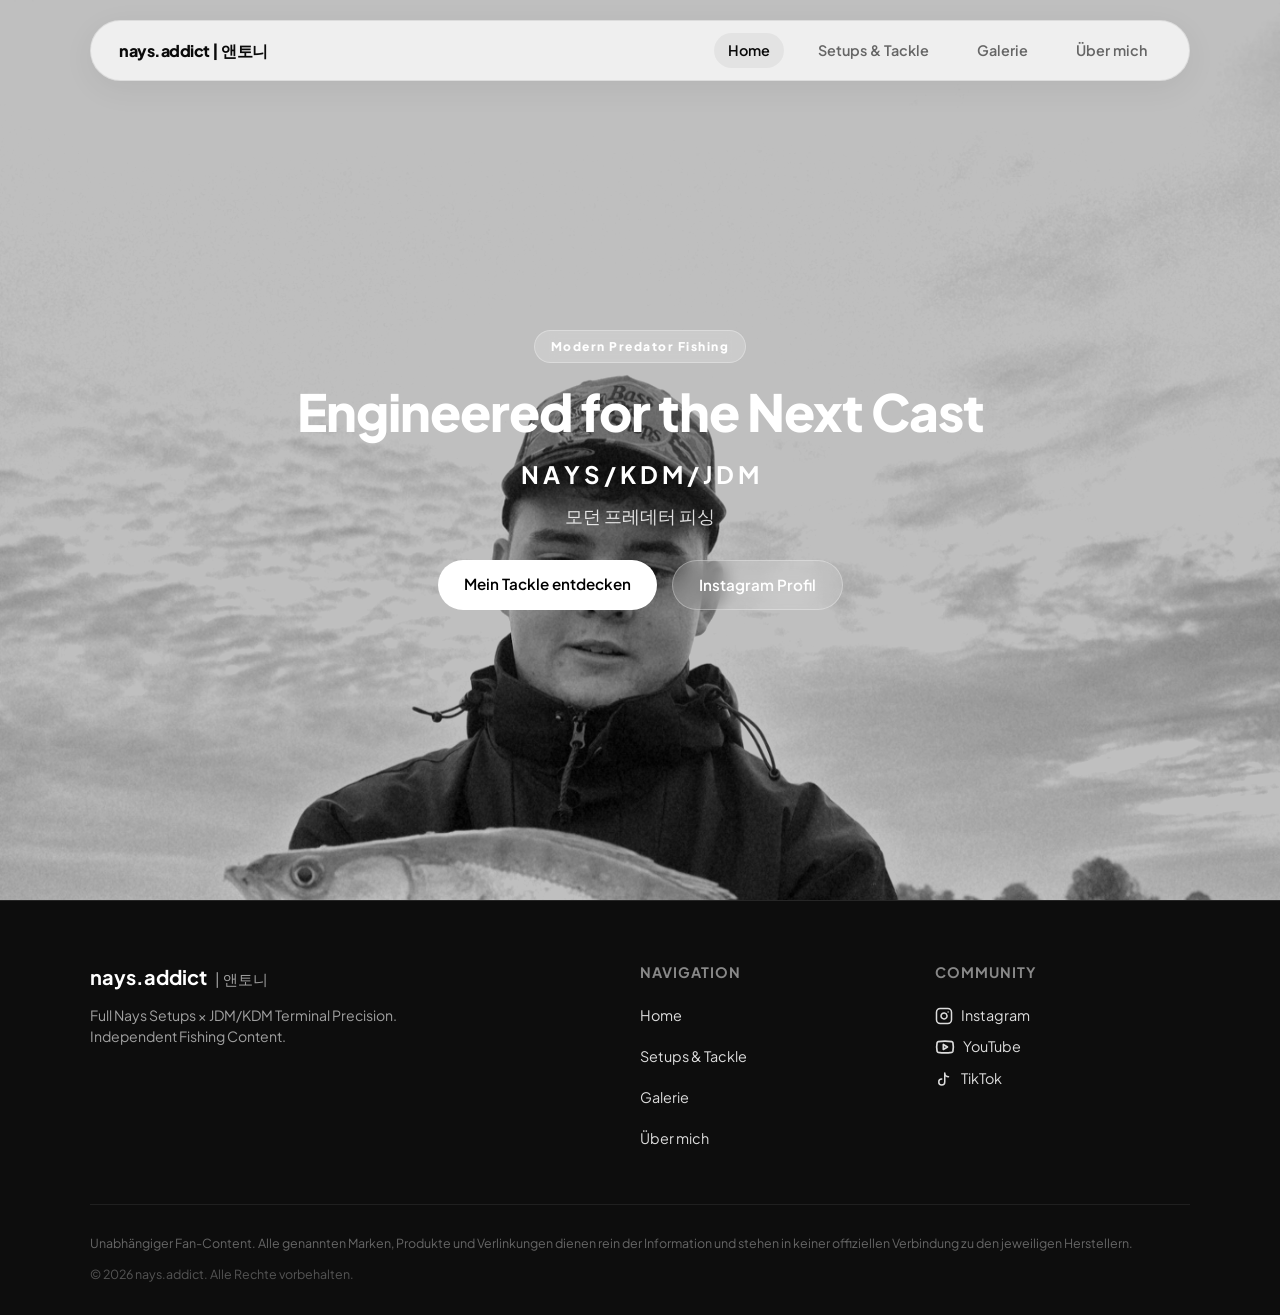
==== commit 9620d3f9: "update" ====
--- a/index.html
+++ b/index.html
@@ -33,8 +33,10 @@
   <!-- Hero-Section mit großem Schwarz-Weiß-Zanderfoto -->
   <header class="hero">
     <div class="hero-bg">
-      <source media="(max-width: 768px)" srcset="zander_h.jpg">
-      <img src="zander1.png" alt="Zander Fangbild Schwarz Weiß">
+      <picture>
+        <source media="(max-width: 768px)" srcset="zander_h.jpg">
+        <img src="zander1.png" alt="Zander Fangbild Schwarz Weiß">
+      </picture>
     </div>
     <div class="hero-content">
       <span class="badge">Modern Predator Fishing</span>
--- a/style.css
+++ b/style.css
@@ -144,6 +144,7 @@
   object-position: center 45%;
   filter: grayscale(100%) contrast(1.1) brightness(0.75);
 }
+
 .hero-content {
   max-width: 700px;
   color: #ffffff;
